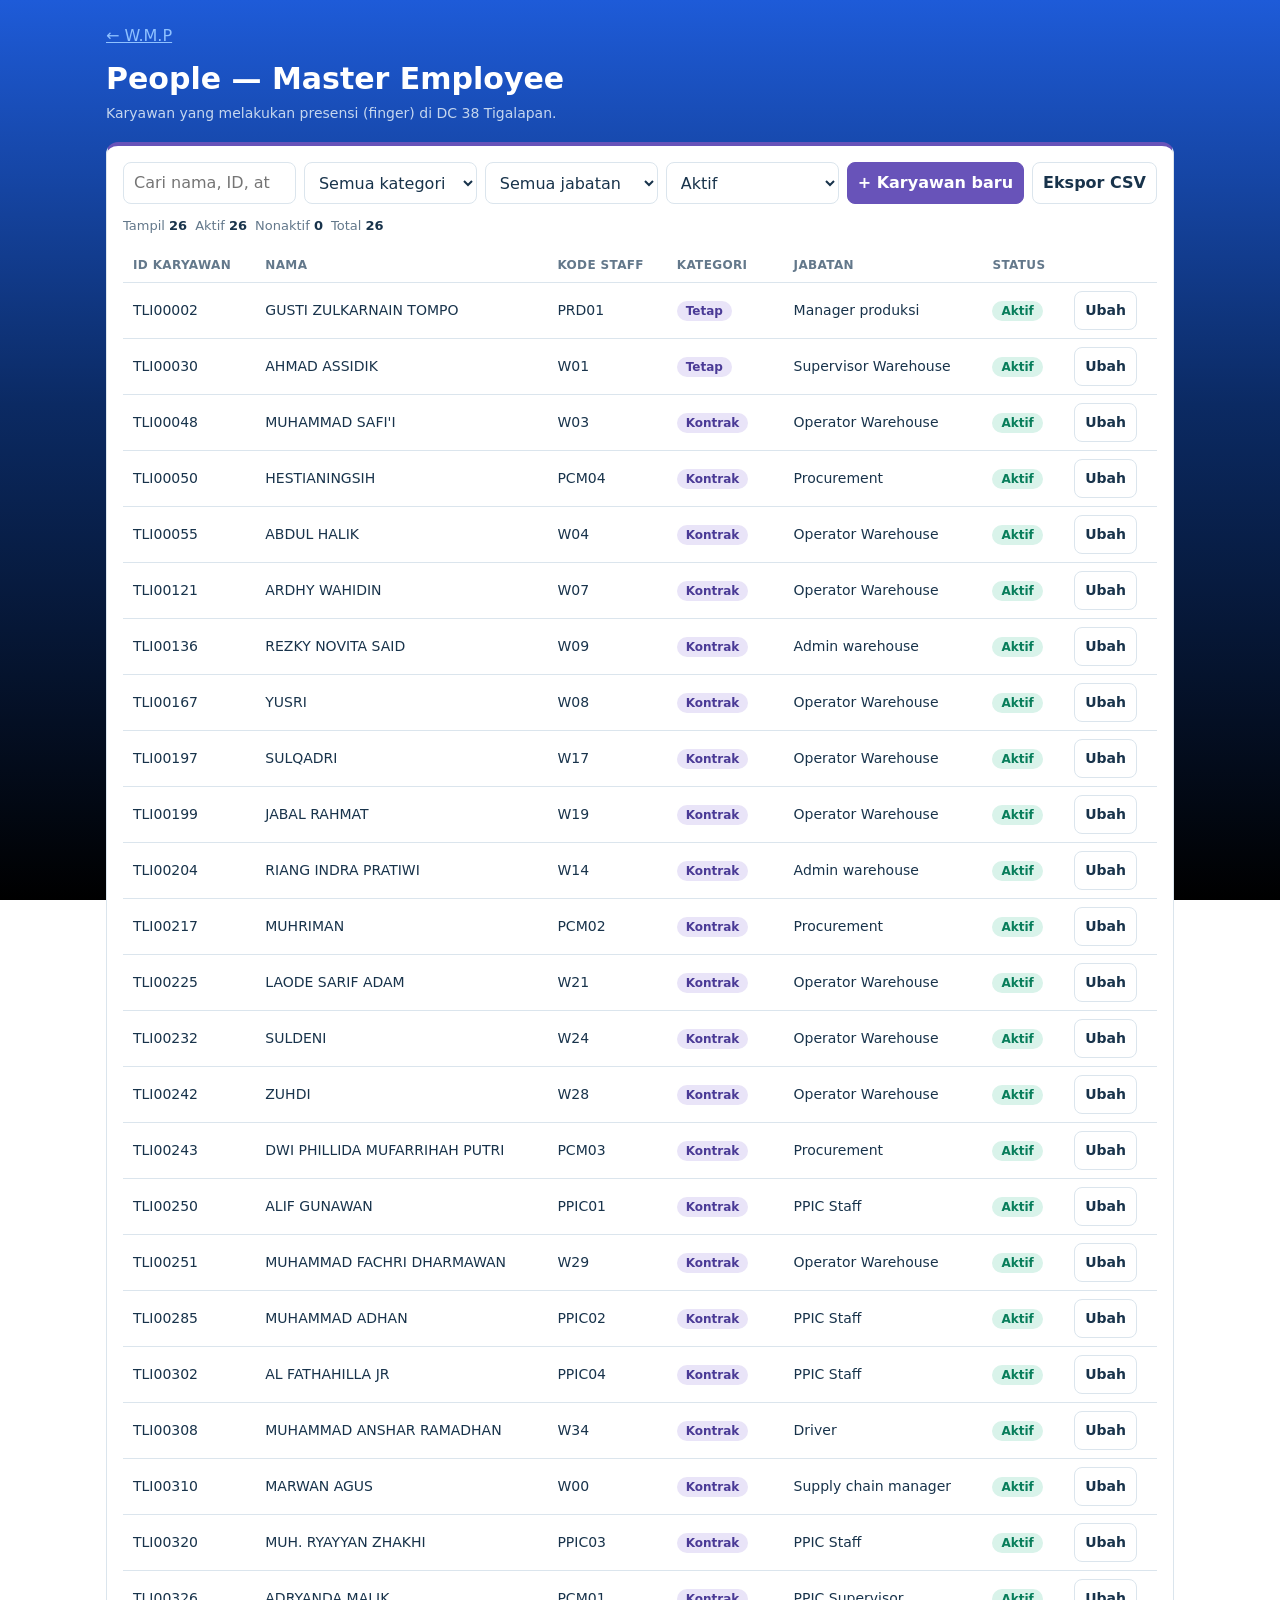
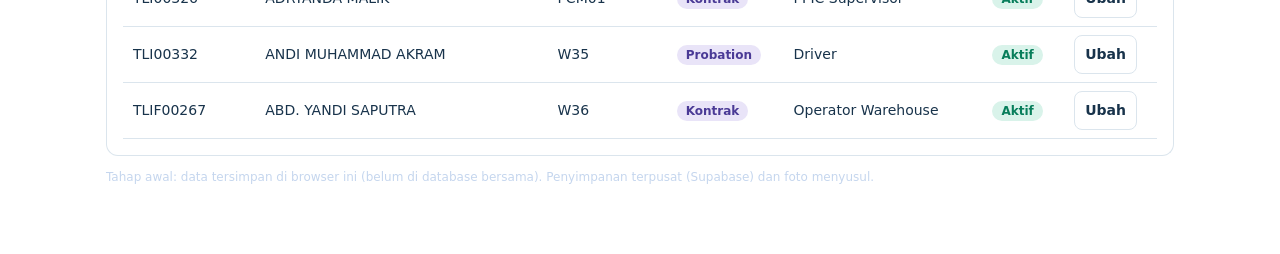
==== people.html @ d0a283fb "People: master Employee DC38 (26 karyawan), panel tambah/ubah; dokumentasi peran pusat pencatatan Co" ====
<!doctype html>
<html lang="id">
<head>
<meta charset="utf-8">
<meta name="viewport" content="width=device-width,initial-scale=1">
<title>People — Employee | W.M.P</title>
<style>
:root{--card:#fff;--ink:#18334b;--muted:#63788b;--line:#dbe5ed;--people:#6853b9;--ok:#087e5b;--bad:#b3261e}
@media(prefers-color-scheme:dark){:root:not([data-theme="light"]){--card:#16283a;--ink:#e6eef6;--muted:#9bb0c3;--line:#26405a}}
*{box-sizing:border-box}
body{margin:0;min-height:100vh;background:#0a1f44;background:linear-gradient(180deg,#1e5bd8 0%,#0b2a63 45%,#000 100%) fixed;color:#fff;font:16px/1.5 system-ui,-apple-system,Segoe UI,Roboto,Arial,sans-serif}
main{max-width:1100px;margin:0 auto;padding:24px 16px 56px}
a{color:#8fc1ff}
h1{margin:8px 0 2px;font-size:clamp(22px,4vw,30px)}
.sub{margin:0 0 18px;color:#c5d6ee;font-size:14px}
.panel{background:var(--card);color:var(--ink);border:1px solid var(--line);border-radius:12px;padding:16px;border-top:4px solid var(--people)}
.bar{display:flex;flex-wrap:wrap;gap:8px;margin-bottom:12px}
.bar input,.bar select{flex:1 1 150px;min-width:0}
input,select,textarea,button{font:inherit;color:var(--ink);background:var(--card);border:1px solid var(--line);border-radius:8px;padding:8px 10px}
button{cursor:pointer;font-weight:600}
button.pri{background:var(--people);color:#fff;border-color:var(--people)}
.stats{display:flex;flex-wrap:wrap;gap:8px;margin:0 0 12px;font-size:13px;color:var(--muted)}
.stats b{color:var(--ink)}
.wrap{overflow-x:auto}
table{width:100%;border-collapse:collapse;font-size:14px}
th,td{text-align:left;padding:8px 10px;border-bottom:1px solid var(--line);white-space:nowrap}
th{font-size:12px;text-transform:uppercase;letter-spacing:.03em;color:var(--muted)}
tr.off td{opacity:.55}
.tag{display:inline-block;padding:1px 9px;border-radius:999px;font-size:12px;font-weight:600;background:#e9e4f8;color:#4a3a96}
.tag.on{background:#d9f3ea;color:var(--ok)}.tag.nonaktif{background:#fbe0de;color:var(--bad)}
dialog{border:0;border-radius:12px;padding:0;width:min(520px,94vw);background:var(--card);color:var(--ink)}
dialog::backdrop{background:rgba(0,0,0,.6)}
form{padding:18px;display:grid;gap:12px}
form h2{margin:0;font-size:18px}
label{display:grid;gap:4px;font-size:13px;color:var(--muted)}
label input,label select,label textarea{width:100%}
.row2{display:grid;grid-template-columns:1fr 1fr;gap:12px}
.err{color:var(--bad);font-size:13px;min-height:1em;margin:0}
.acts{display:flex;justify-content:flex-end;gap:8px}
.note{margin-top:12px;font-size:12px;color:#c5d6ee}
@media(max-width:520px){.row2{grid-template-columns:1fr}}
</style>
</head>
<body>
<main>
 <a href="index.html">← W.M.P</a>
 <h1>People — Master Employee</h1>
 <p class="sub">Karyawan yang melakukan presensi (finger) di DC 38 Tigalapan.</p>
 <section class="panel">
  <div class="bar">
   <input id="q" type="search" placeholder="Cari nama, ID, atau kode staff…" aria-label="Cari">
   <select id="fk" aria-label="Kategori"></select>
   <select id="fj" aria-label="Jabatan"></select>
   <select id="fs" aria-label="Status"><option value="">Semua status</option><option value="AKTIF" selected>Aktif</option><option value="NONAKTIF">Nonaktif</option></select>
   <button class="pri" id="add">+ Karyawan baru</button>
   <button id="csv">Ekspor CSV</button>
  </div>
  <p class="stats" id="stats"></p>
  <div class="wrap"><table>
   <thead><tr><th>ID Karyawan</th><th>Nama</th><th>Kode Staff</th><th>Kategori</th><th>Jabatan</th><th>Status</th><th></th></tr></thead>
   <tbody id="rows"></tbody>
  </table></div>
 </section>
 <p class="note">Tahap awal: data tersimpan di browser ini (belum di database bersama). Penyimpanan terpusat (Supabase) dan foto menyusul.</p>
</main>

<dialog id="dlg">
 <form id="f" method="dialog">
  <h2 id="ft">Karyawan baru</h2>
  <div class="row2">
   <label>ID Karyawan<input name="id" required maxlength="20" placeholder="TLI00000"></label>
   <label>Kode Staff<input name="staff" required maxlength="12" placeholder="W00"></label>
  </div>
  <label>Nama lengkap<input name="name" required maxlength="80"></label>
  <div class="row2">
   <label>Kategori<select name="cat"></select></label>
   <label>Status<select name="status"><option value="AKTIF">Aktif</option><option value="NONAKTIF">Nonaktif</option></select></label>
  </div>
  <label>Jabatan<input name="job" required maxlength="60" list="jobs"></label>
  <datalist id="jobs"></datalist>
  <label>Catatan (opsional)<textarea name="note" rows="2" maxlength="200"></textarea></label>
  <p class="err" id="err" role="alert"></p>
  <div class="acts"><button type="button" id="cancel">Batal</button><button class="pri" id="save" type="submit">Simpan</button></div>
 </form>
</dialog>

<script>
const KEY='wmp.employees.v1';
const CATS=['Tetap','Kontrak','Probation'];
const SEED=[
['TLI00002','GUSTI ZULKARNAIN TOMPO','PRD01','Tetap','Manager produksi'],
['TLI00030','AHMAD ASSIDIK','W01','Tetap','Supervisor Warehouse'],
['TLI00048',"MUHAMMAD SAFI'I",'W03','Kontrak','Operator Warehouse'],
['TLI00050','HESTIANINGSIH','PCM04','Kontrak','Procurement'],
['TLI00055','ABDUL HALIK','W04','Kontrak','Operator Warehouse'],
['TLI00121','ARDHY WAHIDIN','W07','Kontrak','Operator Warehouse'],
['TLI00136','REZKY NOVITA SAID','W09','Kontrak','Admin warehouse'],
['TLI00167','YUSRI','W08','Kontrak','Operator Warehouse'],
['TLI00197','SULQADRI','W17','Kontrak','Operator Warehouse'],
['TLI00199','JABAL RAHMAT','W19','Kontrak','Operator Warehouse'],
['TLI00204','RIANG INDRA PRATIWI','W14','Kontrak','Admin warehouse'],
['TLI00217','MUHRIMAN','PCM02','Kontrak','Procurement'],
['TLI00225','LAODE SARIF ADAM','W21','Kontrak','Operator Warehouse'],
['TLI00232','SULDENI','W24','Kontrak','Operator Warehouse'],
['TLI00242','ZUHDI','W28','Kontrak','Operator Warehouse'],
['TLI00243','DWI PHILLIDA MUFARRIHAH PUTRI','PCM03','Kontrak','Procurement'],
['TLI00250','ALIF GUNAWAN','PPIC01','Kontrak','PPIC Staff'],
['TLI00251','MUHAMMAD FACHRI DHARMAWAN','W29','Kontrak','Operator Warehouse'],
['TLI00285','MUHAMMAD ADHAN','PPIC02','Kontrak','PPIC Staff'],
['TLI00302','AL FATHAHILLA JR','PPIC04','Kontrak','PPIC Staff'],
['TLI00308','MUHAMMAD ANSHAR RAMADHAN','W34','Kontrak','Driver'],
['TLI00310','MARWAN AGUS','W00','Kontrak','Supply chain manager'],
['TLI00320','MUH. RYAYYAN ZHAKHI','PPIC03','Kontrak','PPIC Staff'],
['TLI00326','ADRYANDA MALIK','PCM01','Kontrak','PPIC Supervisor'],
['TLI00332','ANDI MUHAMMAD AKRAM','W35','Probation','Driver'],
['TLIF00267','ABD. YANDI SAPUTRA','W36','Kontrak','Operator Warehouse']
].map(([id,name,staff,cat,job])=>({id,name,staff,cat,job,status:'AKTIF',note:'',wh:'DC38'}));

let data;
try{data=JSON.parse(localStorage.getItem(KEY))}catch(e){}
if(!Array.isArray(data)){data=SEED.map(x=>({...x}));persist()}
function persist(){try{localStorage.setItem(KEY,JSON.stringify(data))}catch(e){}}

const $=id=>document.getElementById(id);
const esc=s=>String(s).replace(/[&<>"']/g,c=>({'&':'&amp;','<':'&lt;','>':'&gt;','"':'&quot;',"'":'&#39;'}[c]));
let editing=null;

function fillFilters(){
  const jobs=[...new Set(data.map(d=>d.job))].sort();
  const cur=[$('fk').value,$('fj').value];
  $('fk').innerHTML='<option value="">Semua kategori</option>'+CATS.map(c=>`<option>${c}</option>`).join('');
  $('fj').innerHTML='<option value="">Semua jabatan</option>'+jobs.map(j=>`<option>${esc(j)}</option>`).join('');
  $('fk').value=cur[0]||'';$('fj').value=cur[1]||'';
  $('jobs').innerHTML=jobs.map(j=>`<option value="${esc(j)}">`).join('');
}
function render(){
  const q=$('q').value.trim().toLowerCase(),k=$('fk').value,j=$('fj').value,s=$('fs').value;
  const list=data.filter(d=>(!q||[d.id,d.name,d.staff].some(v=>v.toLowerCase().includes(q)))&&(!k||d.cat===k)&&(!j||d.job===j)&&(!s||d.status===s))
    .sort((a,b)=>a.id.localeCompare(b.id));
  $('rows').innerHTML=list.map(d=>`<tr class="${d.status==='AKTIF'?'':'off'}"><td>${esc(d.id)}</td><td>${esc(d.name)}</td><td>${esc(d.staff)}</td><td><span class="tag">${esc(d.cat)}</span></td><td>${esc(d.job)}</td><td><span class="tag ${d.status==='AKTIF'?'on':'nonaktif'}">${d.status==='AKTIF'?'Aktif':'Nonaktif'}</span></td><td><button data-id="${esc(d.id)}">Ubah</button></td></tr>`).join('')||'<tr><td colspan="7">Tidak ada data.</td></tr>';
  const act=data.filter(d=>d.status==='AKTIF').length;
  $('stats').innerHTML=`<span>Tampil <b>${list.length}</b></span><span>Aktif <b>${act}</b></span><span>Nonaktif <b>${data.length-act}</b></span><span>Total <b>${data.length}</b></span>`;
}
function open(d){
  editing=d?d.id:null;
  $('ft').textContent=d?'Ubah karyawan':'Karyawan baru';
  const f=$('f');
  f.cat.innerHTML=CATS.map(c=>`<option>${c}</option>`).join('');
  f.id.value=d?d.id:'';f.staff.value=d?d.staff:'';f.name.value=d?d.name:'';
  f.cat.value=d?d.cat:'Kontrak';f.status.value=d?d.status:'AKTIF';f.job.value=d?d.job:'';f.note.value=d?d.note:'';
  $('err').textContent='';$('dlg').showModal();
}
$('add').onclick=()=>open(null);
$('cancel').onclick=()=>$('dlg').close();
$('rows').onclick=e=>{const b=e.target.closest('button[data-id]');if(b)open(data.find(d=>d.id===b.dataset.id))};
$('f').onsubmit=e=>{
  e.preventDefault();
  const f=$('f');
  const rec={id:f.id.value.trim().toUpperCase(),staff:f.staff.value.trim().toUpperCase(),name:f.name.value.trim().toUpperCase(),cat:f.cat.value,status:f.status.value,job:f.job.value.trim(),note:f.note.value.trim(),wh:'DC38'};
  const dup=data.find(d=>d.id!==editing&&(d.id===rec.id||d.staff===rec.staff));
  if(dup){$('err').textContent=dup.id===rec.id?'ID Karyawan sudah dipakai.':'Kode Staff sudah dipakai oleh '+dup.name+'.';return}
  if(editing){data[data.findIndex(d=>d.id===editing)]=rec}else{data.push(rec)}
  persist();$('dlg').close();fillFilters();render();
};
['q','fk','fj','fs'].forEach(i=>$(i).addEventListener('input',render));
$('csv').onclick=()=>{
  const q=v=>'"'+String(v).replace(/"/g,'""').replace(/^([=+\-@])/,"'$1")+'"';
  const rows=[['ID Karyawan','Nama','Kode Staff','Kategori','Jabatan','Status','Catatan'],...data.map(d=>[d.id,d.name,d.staff,d.cat,d.job,d.status,d.note])];
  const blob=new Blob(['﻿'+rows.map(r=>r.map(q).join(',')).join('\r\n')],{type:'text/csv'});
  const a=document.createElement('a');a.href=URL.createObjectURL(blob);a.download='employee-dc38.csv';a.click();
};
fillFilters();render();
</script>
</body>
</html>
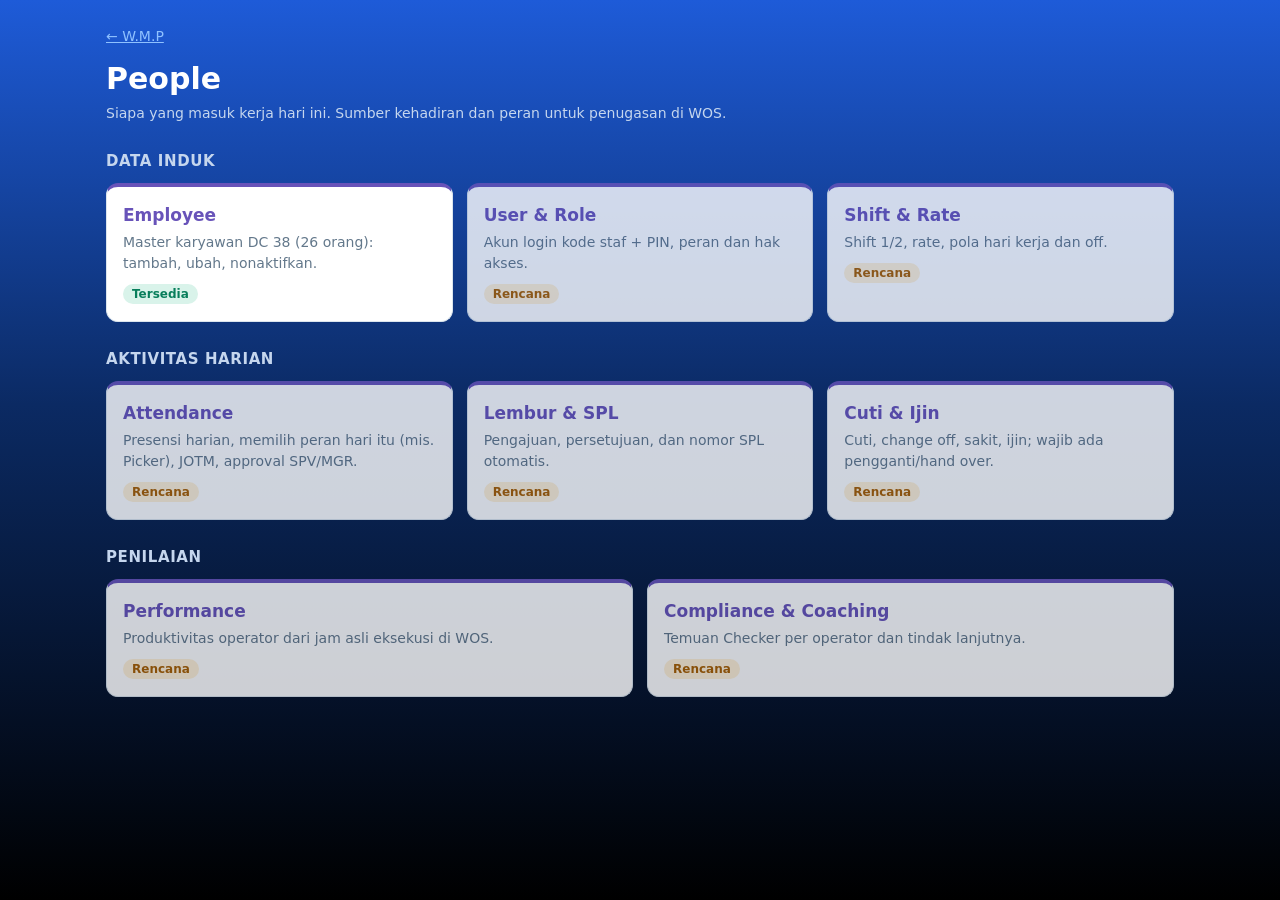
==== commit 370b9b82: "Struktur modul: hub People/WMS/WOS/Integrasi, WMS Master Item dan Lokasi & Stok dari spreadsheet DCT" ====
--- a/people.html
+++ b/people.html
@@ -3,173 +3,26 @@
 <head>
 <meta charset="utf-8">
 <meta name="viewport" content="width=device-width,initial-scale=1">
-<title>People — Employee | W.M.P</title>
-<style>
-:root{--card:#fff;--ink:#18334b;--muted:#63788b;--line:#dbe5ed;--people:#6853b9;--ok:#087e5b;--bad:#b3261e}
-@media(prefers-color-scheme:dark){:root:not([data-theme="light"]){--card:#16283a;--ink:#e6eef6;--muted:#9bb0c3;--line:#26405a}}
-*{box-sizing:border-box}
-body{margin:0;min-height:100vh;background:#0a1f44;background:linear-gradient(180deg,#1e5bd8 0%,#0b2a63 45%,#000 100%) fixed;color:#fff;font:16px/1.5 system-ui,-apple-system,Segoe UI,Roboto,Arial,sans-serif}
-main{max-width:1100px;margin:0 auto;padding:24px 16px 56px}
-a{color:#8fc1ff}
-h1{margin:8px 0 2px;font-size:clamp(22px,4vw,30px)}
-.sub{margin:0 0 18px;color:#c5d6ee;font-size:14px}
-.panel{background:var(--card);color:var(--ink);border:1px solid var(--line);border-radius:12px;padding:16px;border-top:4px solid var(--people)}
-.bar{display:flex;flex-wrap:wrap;gap:8px;margin-bottom:12px}
-.bar input,.bar select{flex:1 1 150px;min-width:0}
-input,select,textarea,button{font:inherit;color:var(--ink);background:var(--card);border:1px solid var(--line);border-radius:8px;padding:8px 10px}
-button{cursor:pointer;font-weight:600}
-button.pri{background:var(--people);color:#fff;border-color:var(--people)}
-.stats{display:flex;flex-wrap:wrap;gap:8px;margin:0 0 12px;font-size:13px;color:var(--muted)}
-.stats b{color:var(--ink)}
-.wrap{overflow-x:auto}
-table{width:100%;border-collapse:collapse;font-size:14px}
-th,td{text-align:left;padding:8px 10px;border-bottom:1px solid var(--line);white-space:nowrap}
-th{font-size:12px;text-transform:uppercase;letter-spacing:.03em;color:var(--muted)}
-tr.off td{opacity:.55}
-.tag{display:inline-block;padding:1px 9px;border-radius:999px;font-size:12px;font-weight:600;background:#e9e4f8;color:#4a3a96}
-.tag.on{background:#d9f3ea;color:var(--ok)}.tag.nonaktif{background:#fbe0de;color:var(--bad)}
-dialog{border:0;border-radius:12px;padding:0;width:min(520px,94vw);background:var(--card);color:var(--ink)}
-dialog::backdrop{background:rgba(0,0,0,.6)}
-form{padding:18px;display:grid;gap:12px}
-form h2{margin:0;font-size:18px}
-label{display:grid;gap:4px;font-size:13px;color:var(--muted)}
-label input,label select,label textarea{width:100%}
-.row2{display:grid;grid-template-columns:1fr 1fr;gap:12px}
-.err{color:var(--bad);font-size:13px;min-height:1em;margin:0}
-.acts{display:flex;justify-content:flex-end;gap:8px}
-.note{margin-top:12px;font-size:12px;color:#c5d6ee}
-@media(max-width:520px){.row2{grid-template-columns:1fr}}
-</style>
+<title>People | W.M.P</title>
+<link rel="stylesheet" href="assets/wmp.css">
 </head>
-<body>
+<body style="--c:var(--people)">
 <main>
- <a href="index.html">← W.M.P</a>
- <h1>People — Master Employee</h1>
- <p class="sub">Karyawan yang melakukan presensi (finger) di DC 38 Tigalapan.</p>
- <section class="panel">
-  <div class="bar">
-   <input id="q" type="search" placeholder="Cari nama, ID, atau kode staff…" aria-label="Cari">
-   <select id="fk" aria-label="Kategori"></select>
-   <select id="fj" aria-label="Jabatan"></select>
-   <select id="fs" aria-label="Status"><option value="">Semua status</option><option value="AKTIF" selected>Aktif</option><option value="NONAKTIF">Nonaktif</option></select>
-   <button class="pri" id="add">+ Karyawan baru</button>
-   <button id="csv">Ekspor CSV</button>
-  </div>
-  <p class="stats" id="stats"></p>
-  <div class="wrap"><table>
-   <thead><tr><th>ID Karyawan</th><th>Nama</th><th>Kode Staff</th><th>Kategori</th><th>Jabatan</th><th>Status</th><th></th></tr></thead>
-   <tbody id="rows"></tbody>
-  </table></div>
+ <a class="crumb" href="index.html">← W.M.P</a>
+ <h1>People</h1>
+ <p class="sub">Siapa yang masuk kerja hari ini. Sumber kehadiran dan peran untuk penugasan di WOS.</p>
+ <h3 class="sec">Data induk</h3><section class="tiles">
+  <a class="tile" href="people-employee.html"><h2>Employee</h2><p>Master karyawan DC 38 (26 orang): tambah, ubah, nonaktifkan.</p><span class="tag on">Tersedia</span></a>
+  <div class="tile soon"><h2>User &amp; Role</h2><p>Akun login kode staf + PIN, peran dan hak akses.</p><span class="tag soon">Rencana</span></div>
+  <div class="tile soon"><h2>Shift &amp; Rate</h2><p>Shift 1/2, rate, pola hari kerja dan off.</p><span class="tag soon">Rencana</span></div>
+ </section><h3 class="sec">Aktivitas harian</h3><section class="tiles">
+  <div class="tile soon"><h2>Attendance</h2><p>Presensi harian, memilih peran hari itu (mis. Picker), JOTM, approval SPV/MGR.</p><span class="tag soon">Rencana</span></div>
+  <div class="tile soon"><h2>Lembur &amp; SPL</h2><p>Pengajuan, persetujuan, dan nomor SPL otomatis.</p><span class="tag soon">Rencana</span></div>
+  <div class="tile soon"><h2>Cuti &amp; Ijin</h2><p>Cuti, change off, sakit, ijin; wajib ada pengganti/hand over.</p><span class="tag soon">Rencana</span></div>
+ </section><h3 class="sec">Penilaian</h3><section class="tiles">
+  <div class="tile soon"><h2>Performance</h2><p>Produktivitas operator dari jam asli eksekusi di WOS.</p><span class="tag soon">Rencana</span></div>
+  <div class="tile soon"><h2>Compliance &amp; Coaching</h2><p>Temuan Checker per operator dan tindak lanjutnya.</p><span class="tag soon">Rencana</span></div>
  </section>
- <p class="note">Tahap awal: data tersimpan di browser ini (belum di database bersama). Penyimpanan terpusat (Supabase) dan foto menyusul.</p>
 </main>
-
-<dialog id="dlg">
- <form id="f" method="dialog">
-  <h2 id="ft">Karyawan baru</h2>
-  <div class="row2">
-   <label>ID Karyawan<input name="id" required maxlength="20" placeholder="TLI00000"></label>
-   <label>Kode Staff<input name="staff" required maxlength="12" placeholder="W00"></label>
-  </div>
-  <label>Nama lengkap<input name="name" required maxlength="80"></label>
-  <div class="row2">
-   <label>Kategori<select name="cat"></select></label>
-   <label>Status<select name="status"><option value="AKTIF">Aktif</option><option value="NONAKTIF">Nonaktif</option></select></label>
-  </div>
-  <label>Jabatan<input name="job" required maxlength="60" list="jobs"></label>
-  <datalist id="jobs"></datalist>
-  <label>Catatan (opsional)<textarea name="note" rows="2" maxlength="200"></textarea></label>
-  <p class="err" id="err" role="alert"></p>
-  <div class="acts"><button type="button" id="cancel">Batal</button><button class="pri" id="save" type="submit">Simpan</button></div>
- </form>
-</dialog>
-
-<script>
-const KEY='wmp.employees.v1';
-const CATS=['Tetap','Kontrak','Probation'];
-const SEED=[
-['TLI00002','GUSTI ZULKARNAIN TOMPO','PRD01','Tetap','Manager produksi'],
-['TLI00030','AHMAD ASSIDIK','W01','Tetap','Supervisor Warehouse'],
-['TLI00048',"MUHAMMAD SAFI'I",'W03','Kontrak','Operator Warehouse'],
-['TLI00050','HESTIANINGSIH','PCM04','Kontrak','Procurement'],
-['TLI00055','ABDUL HALIK','W04','Kontrak','Operator Warehouse'],
-['TLI00121','ARDHY WAHIDIN','W07','Kontrak','Operator Warehouse'],
-['TLI00136','REZKY NOVITA SAID','W09','Kontrak','Admin warehouse'],
-['TLI00167','YUSRI','W08','Kontrak','Operator Warehouse'],
-['TLI00197','SULQADRI','W17','Kontrak','Operator Warehouse'],
-['TLI00199','JABAL RAHMAT','W19','Kontrak','Operator Warehouse'],
-['TLI00204','RIANG INDRA PRATIWI','W14','Kontrak','Admin warehouse'],
-['TLI00217','MUHRIMAN','PCM02','Kontrak','Procurement'],
-['TLI00225','LAODE SARIF ADAM','W21','Kontrak','Operator Warehouse'],
-['TLI00232','SULDENI','W24','Kontrak','Operator Warehouse'],
-['TLI00242','ZUHDI','W28','Kontrak','Operator Warehouse'],
-['TLI00243','DWI PHILLIDA MUFARRIHAH PUTRI','PCM03','Kontrak','Procurement'],
-['TLI00250','ALIF GUNAWAN','PPIC01','Kontrak','PPIC Staff'],
-['TLI00251','MUHAMMAD FACHRI DHARMAWAN','W29','Kontrak','Operator Warehouse'],
-['TLI00285','MUHAMMAD ADHAN','PPIC02','Kontrak','PPIC Staff'],
-['TLI00302','AL FATHAHILLA JR','PPIC04','Kontrak','PPIC Staff'],
-['TLI00308','MUHAMMAD ANSHAR RAMADHAN','W34','Kontrak','Driver'],
-['TLI00310','MARWAN AGUS','W00','Kontrak','Supply chain manager'],
-['TLI00320','MUH. RYAYYAN ZHAKHI','PPIC03','Kontrak','PPIC Staff'],
-['TLI00326','ADRYANDA MALIK','PCM01','Kontrak','PPIC Supervisor'],
-['TLI00332','ANDI MUHAMMAD AKRAM','W35','Probation','Driver'],
-['TLIF00267','ABD. YANDI SAPUTRA','W36','Kontrak','Operator Warehouse']
-].map(([id,name,staff,cat,job])=>({id,name,staff,cat,job,status:'AKTIF',note:'',wh:'DC38'}));
-
-let data;
-try{data=JSON.parse(localStorage.getItem(KEY))}catch(e){}
-if(!Array.isArray(data)){data=SEED.map(x=>({...x}));persist()}
-function persist(){try{localStorage.setItem(KEY,JSON.stringify(data))}catch(e){}}
-
-const $=id=>document.getElementById(id);
-const esc=s=>String(s).replace(/[&<>"']/g,c=>({'&':'&amp;','<':'&lt;','>':'&gt;','"':'&quot;',"'":'&#39;'}[c]));
-let editing=null;
-
-function fillFilters(){
-  const jobs=[...new Set(data.map(d=>d.job))].sort();
-  const cur=[$('fk').value,$('fj').value];
-  $('fk').innerHTML='<option value="">Semua kategori</option>'+CATS.map(c=>`<option>${c}</option>`).join('');
-  $('fj').innerHTML='<option value="">Semua jabatan</option>'+jobs.map(j=>`<option>${esc(j)}</option>`).join('');
-  $('fk').value=cur[0]||'';$('fj').value=cur[1]||'';
-  $('jobs').innerHTML=jobs.map(j=>`<option value="${esc(j)}">`).join('');
-}
-function render(){
-  const q=$('q').value.trim().toLowerCase(),k=$('fk').value,j=$('fj').value,s=$('fs').value;
-  const list=data.filter(d=>(!q||[d.id,d.name,d.staff].some(v=>v.toLowerCase().includes(q)))&&(!k||d.cat===k)&&(!j||d.job===j)&&(!s||d.status===s))
-    .sort((a,b)=>a.id.localeCompare(b.id));
-  $('rows').innerHTML=list.map(d=>`<tr class="${d.status==='AKTIF'?'':'off'}"><td>${esc(d.id)}</td><td>${esc(d.name)}</td><td>${esc(d.staff)}</td><td><span class="tag">${esc(d.cat)}</span></td><td>${esc(d.job)}</td><td><span class="tag ${d.status==='AKTIF'?'on':'nonaktif'}">${d.status==='AKTIF'?'Aktif':'Nonaktif'}</span></td><td><button data-id="${esc(d.id)}">Ubah</button></td></tr>`).join('')||'<tr><td colspan="7">Tidak ada data.</td></tr>';
-  const act=data.filter(d=>d.status==='AKTIF').length;
-  $('stats').innerHTML=`<span>Tampil <b>${list.length}</b></span><span>Aktif <b>${act}</b></span><span>Nonaktif <b>${data.length-act}</b></span><span>Total <b>${data.length}</b></span>`;
-}
-function open(d){
-  editing=d?d.id:null;
-  $('ft').textContent=d?'Ubah karyawan':'Karyawan baru';
-  const f=$('f');
-  f.cat.innerHTML=CATS.map(c=>`<option>${c}</option>`).join('');
-  f.id.value=d?d.id:'';f.staff.value=d?d.staff:'';f.name.value=d?d.name:'';
-  f.cat.value=d?d.cat:'Kontrak';f.status.value=d?d.status:'AKTIF';f.job.value=d?d.job:'';f.note.value=d?d.note:'';
-  $('err').textContent='';$('dlg').showModal();
-}
-$('add').onclick=()=>open(null);
-$('cancel').onclick=()=>$('dlg').close();
-$('rows').onclick=e=>{const b=e.target.closest('button[data-id]');if(b)open(data.find(d=>d.id===b.dataset.id))};
-$('f').onsubmit=e=>{
-  e.preventDefault();
-  const f=$('f');
-  const rec={id:f.id.value.trim().toUpperCase(),staff:f.staff.value.trim().toUpperCase(),name:f.name.value.trim().toUpperCase(),cat:f.cat.value,status:f.status.value,job:f.job.value.trim(),note:f.note.value.trim(),wh:'DC38'};
-  const dup=data.find(d=>d.id!==editing&&(d.id===rec.id||d.staff===rec.staff));
-  if(dup){$('err').textContent=dup.id===rec.id?'ID Karyawan sudah dipakai.':'Kode Staff sudah dipakai oleh '+dup.name+'.';return}
-  if(editing){data[data.findIndex(d=>d.id===editing)]=rec}else{data.push(rec)}
-  persist();$('dlg').close();fillFilters();render();
-};
-['q','fk','fj','fs'].forEach(i=>$(i).addEventListener('input',render));
-$('csv').onclick=()=>{
-  const q=v=>'"'+String(v).replace(/"/g,'""').replace(/^([=+\-@])/,"'$1")+'"';
-  const rows=[['ID Karyawan','Nama','Kode Staff','Kategori','Jabatan','Status','Catatan'],...data.map(d=>[d.id,d.name,d.staff,d.cat,d.job,d.status,d.note])];
-  const blob=new Blob(['﻿'+rows.map(r=>r.map(q).join(',')).join('\r\n')],{type:'text/csv'});
-  const a=document.createElement('a');a.href=URL.createObjectURL(blob);a.download='employee-dc38.csv';a.click();
-};
-fillFilters();render();
-</script>
 </body>
 </html>
--- a/assets/wmp.css
+++ b/assets/wmp.css
@@ -0,0 +1,34 @@
+:root{--card:#fff;--ink:#18334b;--muted:#63788b;--line:#dbe5ed;--c:#1675bd;--people:#6853b9;--wms:#1675bd;--wos:#087e5b;--brand:#b5532a;--ok:#087e5b;--bad:#b3261e;--warn:#a95f00}
+@media(prefers-color-scheme:dark){:root:not([data-theme="light"]){--card:#16283a;--ink:#e6eef6;--muted:#9bb0c3;--line:#26405a}}
+*{box-sizing:border-box}
+body{margin:0;min-height:100vh;background:#0a1f44;background:linear-gradient(180deg,#1e5bd8 0%,#0b2a63 45%,#000 100%) fixed;color:#fff;font:16px/1.5 system-ui,-apple-system,Segoe UI,Roboto,Arial,sans-serif}
+main{max-width:1100px;margin:0 auto;padding:24px 16px 56px}
+a{color:#8fc1ff}
+h1{margin:8px 0 2px;font-size:clamp(22px,4vw,30px)}
+.sub{margin:0 0 18px;color:#c5d6ee;font-size:14px}
+.crumb{font-size:14px}
+.panel{background:var(--card);color:var(--ink);border:1px solid var(--line);border-radius:12px;padding:16px;border-top:4px solid var(--c)}
+.tiles{display:grid;grid-template-columns:repeat(auto-fit,minmax(240px,1fr));gap:14px}
+.tile{display:block;text-decoration:none;background:var(--card);color:var(--ink);border:1px solid var(--line);border-radius:12px;padding:16px;border-top:4px solid var(--c)}
+a.tile:hover{outline:2px solid var(--c)}
+.tile h2{margin:0 0 4px;font-size:17px;color:var(--c)}
+.tile p{margin:0;color:var(--muted);font-size:14px}
+.tile.soon{opacity:.8}
+.tag{display:inline-block;margin-top:10px;padding:1px 9px;border-radius:999px;font-size:12px;font-weight:600;background:#e9e4f8;color:#4a3a96}
+.tag.on{background:#d9f3ea;color:var(--ok)}.tag.soon{background:#fff1d7;color:var(--warn)}.tag.bad{background:#fbe0de;color:var(--bad)}
+h3.sec{margin:26px 0 10px;font-size:15px;color:#c5d6ee;text-transform:uppercase;letter-spacing:.04em}
+.bar{display:flex;flex-wrap:wrap;gap:8px;margin-bottom:12px}
+.bar input,.bar select{flex:1 1 150px;min-width:0}
+input,select,textarea,button{font:inherit;color:var(--ink);background:var(--card);border:1px solid var(--line);border-radius:8px;padding:8px 10px}
+button{cursor:pointer;font-weight:600}
+.stats{display:flex;flex-wrap:wrap;gap:14px;margin:0 0 12px;font-size:13px;color:var(--muted)}
+.stats b{color:var(--ink)}
+.wrap{overflow-x:auto}
+table{width:100%;border-collapse:collapse;font-size:14px}
+th,td{text-align:left;padding:7px 10px;border-bottom:1px solid var(--line);white-space:nowrap}
+td.n,th.n{text-align:right}
+th{font-size:12px;text-transform:uppercase;letter-spacing:.03em;color:var(--muted)}
+.pager{display:flex;gap:8px;align-items:center;justify-content:flex-end;margin-top:10px;font-size:13px;color:var(--muted)}
+.note{margin-top:12px;font-size:12px;color:#c5d6ee}
+.flow{display:flex;flex-wrap:wrap;gap:8px;align-items:center;font-size:13px;color:var(--ink)}
+.flow span{padding:4px 10px;border-radius:999px;background:var(--card);border:1px solid var(--line)}
